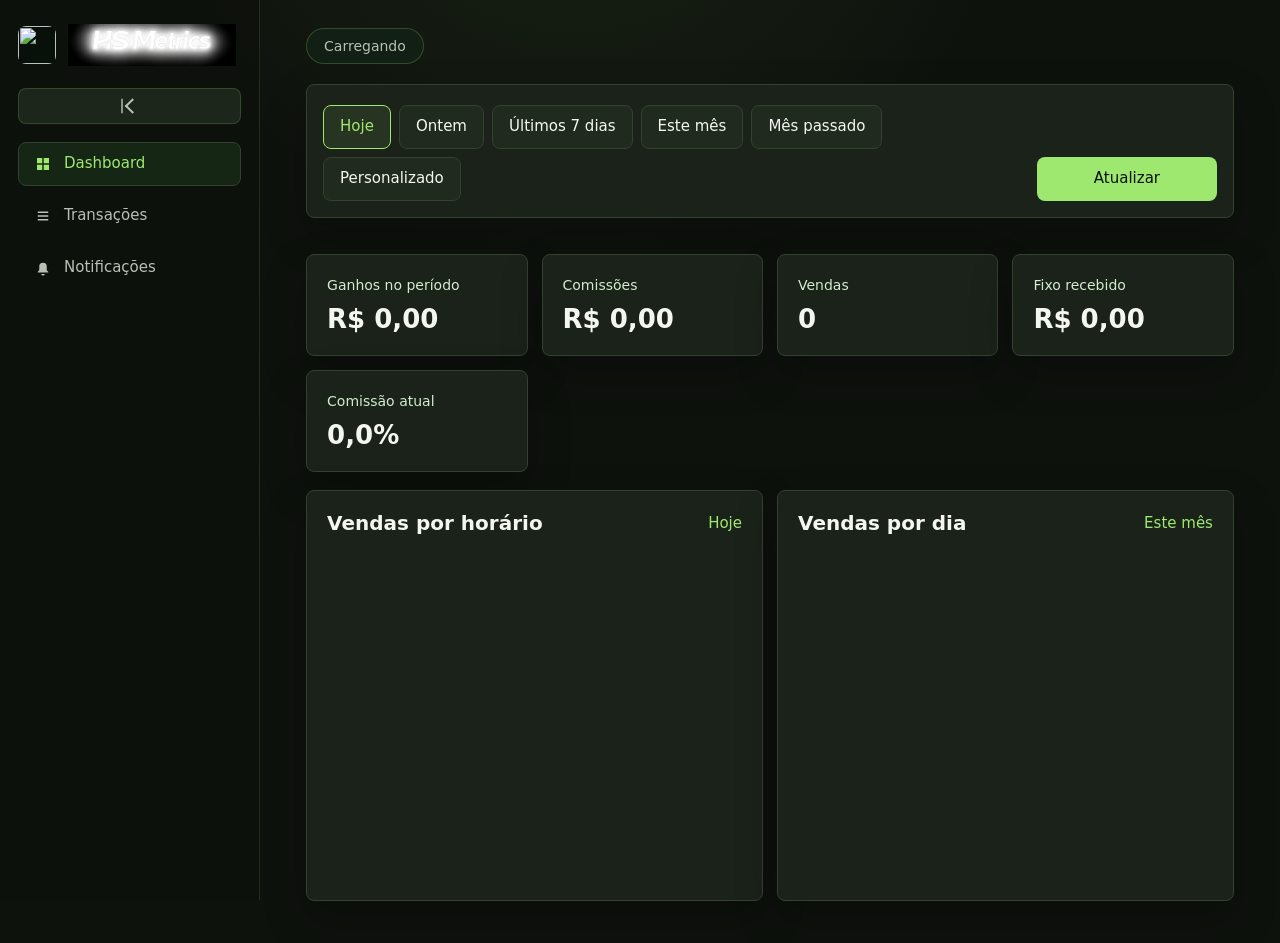
==== k9v2m7q4/index.html @ 73f638c4 "Update HS Metrics app branding" ====
<!doctype html>
<html lang="pt-BR">
  <head>
    <meta charset="utf-8">
    <meta name="viewport" content="width=device-width, initial-scale=1, viewport-fit=cover">
    <meta name="theme-color" content="#0e120d">
    <meta name="apple-mobile-web-app-capable" content="yes">
    <meta name="apple-mobile-web-app-status-bar-style" content="black">
    <meta name="apple-mobile-web-app-title" content="HS Metrics">
    <title>HS Metrics - Sheila</title>
    <link rel="manifest" href="../manifest.webmanifest?v=56">
    <link rel="apple-touch-icon" href="../assets/apple-touch-icon.png?v=55">
    <link rel="apple-touch-icon" sizes="180x180" href="../assets/apple-touch-icon.png?v=55">
    <link rel="apple-touch-icon" sizes="192x192" href="../assets/icon-192.png?v=55">
    <link rel="apple-touch-icon" sizes="512x512" href="../assets/icon-512.png?v=55">
    <link rel="icon" href="../assets/icon-192.png?v=55" type="image/png">
    <link rel="stylesheet" href="../styles.css?v=56">
    <link rel="stylesheet" href="../attendant.css?v=56">
  </head>
  <body>
    <div class="app-shell">
      <aside class="sidebar" aria-label="Navegação principal">
        <a class="brand" href="#dashboard" aria-label="HS Metrics">
          <span class="brand-mark" aria-hidden="true"><img src="../assets/icon.svg" alt=""></span>
          <img class="brand-wordmark" src="../assets/hs-metrics-written-logo.webp?v=56" alt="HS Metrics">
        </a>
        <button class="sidebar-toggle" id="sidebarToggle" type="button" aria-label="Recolher barra lateral" aria-expanded="true" title="Recolher barra lateral">
          <span aria-hidden="true"></span>
        </button>
        <nav class="side-nav">
          <button class="nav-item is-active" data-page="dashboard" type="button" aria-label="Dashboard">
            <svg viewBox="0 0 24 24" aria-hidden="true"><path d="M4 4h7v7H4zM13 4h7v7h-7zM4 13h7v7H4zM13 13h7v7h-7z"></path></svg>
            <span>Dashboard</span>
          </button>
          <button class="nav-item" data-page="transactions" type="button" aria-label="Transações">
            <svg viewBox="0 0 24 24" aria-hidden="true"><path d="M5 6h14v2H5zm0 5h14v2H5zm0 5h14v2H5z"></path></svg>
            <span>Transações</span>
          </button>
          <button class="nav-item" data-page="notifications" type="button" aria-label="Notificações">
            <svg viewBox="0 0 24 24" aria-hidden="true"><path d="M12 22a2.5 2.5 0 0 0 2.45-2h-4.9A2.5 2.5 0 0 0 12 22zm7-5-2-2v-5a5 5 0 0 0-10 0v5l-2 2v1h14z"></path></svg>
            <span>Notificações</span>
          </button>
        </nav>
      </aside>

      <main class="main attendant-main">
        <header class="mobile-header">
          <a class="brand" href="#dashboard" aria-label="HS Metrics">
            <span class="brand-mark" aria-hidden="true"><img src="../assets/icon.svg" alt=""></span>
            <img class="brand-wordmark" src="../assets/hs-metrics-written-logo.webp?v=56" alt="HS Metrics">
          </a>
          <span class="sync-pill" id="syncStatus">Carregando</span>
        </header>

        <div class="desktop-sync">
          <span class="sync-pill" id="desktopSyncStatus">Carregando</span>
        </div>

        <section class="control-panel" aria-label="Filtros">
          <div class="period-grid" role="group" aria-label="Período">
            <button class="period-button is-active" data-period="today" type="button">Hoje</button>
            <button class="period-button" data-period="yesterday" type="button">Ontem</button>
            <button class="period-button" data-period="last7" type="button">Últimos 7 dias</button>
            <button class="period-button" data-period="month" type="button">Este mês</button>
            <button class="period-button" data-period="lastMonth" type="button">Mês passado</button>
            <button class="period-button" data-period="custom" type="button">Personalizado</button>
          </div>
          <div class="custom-fields" id="customFields">
            <label>
              <span>Início</span>
              <input id="startDate" type="date">
            </label>
            <label>
              <span>Fim</span>
              <input id="endDate" type="date">
            </label>
          </div>
          <button class="refresh-button" id="refreshButton" type="button">Atualizar</button>
        </section>

        <section class="page is-active" id="page-dashboard" data-page="dashboard">
          <div class="goals-grid" id="goalsList"></div>

          <div class="metrics-grid">
            <article class="metric attendant-total-income">
              <span>Ganhos no período</span>
              <strong id="metricTotalIncome">R$ 0,00</strong>
            </article>
            <article class="metric attendant-commission">
              <span>Comissões</span>
              <strong id="metricCommission">R$ 0,00</strong>
            </article>
            <article class="metric attendant-sales">
              <span>Vendas</span>
              <strong id="metricSales">0</strong>
            </article>
            <article class="metric attendant-fixed">
              <span>Fixo recebido</span>
              <strong id="metricFixed">R$ 0,00</strong>
            </article>
            <article class="metric attendant-rate">
              <span>Comissão atual</span>
              <strong id="metricRate">0,0%</strong>
            </article>
          </div>

          <article class="panel chart-panel attendant-chart-panel">
            <div class="panel-header">
              <h1 id="salesChartTitle">Vendas por horário</h1>
              <span class="period-label" id="salesChartPeriod">Hoje</span>
            </div>
            <div class="line-chart-wrap">
              <svg class="line-chart" id="salesChart" viewBox="0 0 980 330" preserveAspectRatio="xMidYMid meet" aria-label="Gráfico de vendas"></svg>
              <div class="chart-tooltip" id="chartTooltip" hidden></div>
            </div>
          </article>
          <article class="panel chart-panel attendant-chart-panel">
            <div class="panel-header">
              <h1>Vendas por dia</h1>
              <span class="period-label" id="dailySalesChartPeriod">Este mês</span>
            </div>
            <div class="line-chart-wrap">
              <svg class="line-chart" id="dailySalesChart" viewBox="0 0 980 330" preserveAspectRatio="xMidYMid meet" aria-label="Gráfico de vendas por dia"></svg>
              <div class="chart-tooltip" id="dailyChartTooltip" hidden></div>
            </div>
          </article>
        </section>

        <section class="page" id="page-transactions" data-page="transactions">
          <article class="panel transactions-panel">
            <div class="transactions-head">
              <h1>Transações</h1>
              <input id="transactionSearch" type="search" placeholder="Buscar por pagador ou valor" aria-label="Buscar transações">
            </div>
            <div class="table-wrap">
              <table>
                <thead>
                  <tr>
                    <th>Data</th>
                    <th>Hora</th>
                    <th>Pagador</th>
                    <th>Valor</th>
                  </tr>
                </thead>
                <tbody id="transactionsBody"></tbody>
              </table>
            </div>
            <div class="pager">
              <button id="prevPage" type="button">Anterior</button>
              <span id="pageInfo">Página 1 de 1</span>
              <button id="nextPage" type="button">Próxima</button>
            </div>
          </article>
        </section>

        <section class="page" id="page-notifications" data-page="notifications">
          <article class="panel notifications-panel">
            <h1>Notificações</h1>
            <div class="notification-list notification-simple">
              <label class="notification-row">
                <span>Notificações de venda</span>
                <span class="switch">
                  <input type="checkbox" id="saleNotifications">
                  <span class="slider"></span>
                </span>
              </label>
            </div>
            <button class="test-notification" id="testNotification" type="button">Testar notificação</button>
          </article>
        </section>
      </main>

      <nav class="bottom-nav attendant-bottom-nav" aria-label="Navegação mobile">
        <button class="bottom-item is-active" data-page="dashboard" type="button" aria-label="Dashboard">
          <svg viewBox="0 0 24 24" aria-hidden="true"><path d="M4 4h7v7H4zM13 4h7v7h-7zM4 13h7v7H4zM13 13h7v7h-7z"></path></svg>
          <span>Dashboard</span>
        </button>
        <button class="bottom-item" data-page="transactions" type="button" aria-label="Transações">
          <svg viewBox="0 0 24 24" aria-hidden="true"><path d="M5 6h14v2H5zm0 5h14v2H5zm0 5h14v2H5z"></path></svg>
          <span>Transações</span>
        </button>
        <button class="bottom-item" data-page="notifications" type="button" aria-label="Notificações">
          <svg viewBox="0 0 24 24" aria-hidden="true"><path d="M12 22a2.5 2.5 0 0 0 2.45-2h-4.9A2.5 2.5 0 0 0 12 22zm7-5-2-2v-5a5 5 0 0 0-10 0v5l-2 2v1h14z"></path></svg>
          <span>Notificações</span>
        </button>
      </nav>
    </div>
    <script src="../config.js?v=55"></script>
    <script src="../push-client.js?v=55"></script>
    <script>
      window.HSBI_ATTENDANT_CONFIG = { slug: "k9v2m7q4", name: "Sheila" };
    </script>
    <script src="../attendant.js?v=55"></script>
  </body>
</html>
---- styles.css ----
:root {
  color-scheme: dark;
  --bg: #0e120d;
  --bg-deep: #0e120d;
  --panel: #1b241a;
  --panel-soft: #202a1f;
  --line: #344030;
  --line-soft: rgba(158, 237, 109, 0.18);
  --text: #f4f7f1;
  --muted: #b8c0b4;
  --accent: #9fe870;
  --accent-strong: #7fd85f;
  --danger: #ff7b72;
  --positive: #9fe870;
  --shadow: 0 18px 42px rgba(0, 0, 0, 0.26);
  --radius: 8px;
  --sidebar: 260px;
  --sidebar-collapsed: 78px;
  --font-ui: Inter, ui-sans-serif, system-ui, -apple-system, BlinkMacSystemFont, "Segoe UI", sans-serif;
  --text-xs: 12px;
  --text-sm: 13px;
  --text-md: 14px;
  --text-base: 15px;
  --text-lg: 16px;
  --text-brand: 18px;
  --text-xl: 20px;
  --text-2xl: 24px;
  --text-mobile-brand: 21px;
  --text-bottom-nav: 10px;
  --text-metric: clamp(26px, 1.7vw, 32px);
  --text-mobile-metric: 30px;
  --weight-medium: 500;
  --weight-semibold: 600;
  --weight-bold: 700;
  --weight-extra: 800;
  font-family: var(--font-ui);
}

* {
  box-sizing: border-box;
}

html {
  background: var(--bg);
  min-height: 100%;
}

body {
  min-width: 320px;
  min-height: 100%;
  margin: 0;
  background-color: var(--bg);
  background: radial-gradient(circle at 45% -20%, rgba(159, 232, 112, 0.08), transparent 34%), var(--bg);
  color: var(--text);
  font-family: var(--font-ui);
  font-size: var(--text-base);
  line-height: 1.45;
  overscroll-behavior: none;
}

button,
input,
select {
  font: inherit;
}

button {
  cursor: pointer;
}

.app-shell {
  min-height: 100vh;
  min-height: 100dvh;
  background-color: var(--bg);
  background: radial-gradient(circle at 45% -20%, rgba(159, 232, 112, 0.08), transparent 34%), var(--bg);
}

.sidebar {
  position: fixed;
  inset: 0 auto 0 0;
  width: var(--sidebar);
  padding: 24px 18px;
  border-right: 1px solid rgba(159, 232, 112, 0.14);
  background: rgba(14, 18, 13, 0.94);
  transition: width 180ms ease, padding 180ms ease;
}

.brand {
  display: flex;
  align-items: center;
  gap: 12px;
  min-width: 0;
  color: var(--text);
  text-decoration: none;
  font-size: var(--text-brand);
  font-weight: var(--weight-extra);
  letter-spacing: 0;
  white-space: nowrap;
}

.brand span:last-child,
.brand-wordmark,
.nav-item span {
  transition: opacity 160ms ease;
}

.brand-wordmark {
  display: block;
  width: 168px;
  max-width: min(168px, calc(100vw - 130px));
  height: 42px;
  flex: 0 1 auto;
  object-fit: cover;
  object-position: center;
}

.brand-mark {
  display: grid;
  width: 38px;
  height: 38px;
  place-items: center;
  flex: 0 0 38px;
  border-radius: 8px;
  background: #071009;
  overflow: hidden;
}

.brand-mark img {
  display: block;
  width: 100%;
  height: 100%;
}

.side-nav {
  display: grid;
  gap: 8px;
  margin-top: 18px;
}

.sidebar-toggle {
  display: grid;
  width: 100%;
  min-height: 36px;
  margin-top: 22px;
  place-items: center;
  border: 1px solid rgba(159, 232, 112, 0.18);
  border-radius: var(--radius);
  background: rgba(32, 42, 31, 0.86);
  color: var(--muted);
}

.sidebar-toggle:hover {
  border-color: var(--line);
  color: var(--accent);
}

.sidebar-toggle span {
  position: relative;
  width: 22px;
  height: 18px;
}

.sidebar-toggle span::before,
.sidebar-toggle span::after {
  content: "";
  position: absolute;
  top: 50%;
  transform: translateY(-50%);
}

.sidebar-toggle span::before {
  left: 2px;
  width: 2px;
  height: 15px;
  border-radius: 999px;
  background: currentColor;
  opacity: 0.72;
}

.sidebar-toggle span::after {
  left: 8px;
  width: 9px;
  height: 9px;
  border-top: 2px solid currentColor;
  border-left: 2px solid currentColor;
  transform: translateY(-50%) rotate(-45deg);
}

.nav-item {
  position: relative;
  display: flex;
  align-items: center;
  gap: 12px;
  width: 100%;
  min-height: 44px;
  padding: 0 15px;
  border: 1px solid transparent;
  border-radius: var(--radius);
  background: transparent;
  color: var(--muted);
  text-align: left;
}

.nav-item svg {
  width: 18px;
  height: 18px;
  flex: 0 0 18px;
  fill: currentColor;
}

.nav-item:hover,
.nav-item.is-active {
  border-color: var(--line);
  background: #162614;
  color: var(--accent);
}

.main {
  min-height: 100vh;
  margin-left: var(--sidebar);
  padding: 24px clamp(18px, 3.6vw, 52px) 42px;
  transition: margin-left 180ms ease;
}

body.sidebar-collapsed .sidebar {
  width: var(--sidebar-collapsed);
  padding-inline: 12px;
}

body.sidebar-collapsed .main {
  margin-left: var(--sidebar-collapsed);
}

body.sidebar-collapsed .sidebar .brand {
  justify-content: center;
}

body.sidebar-collapsed .sidebar .brand span:last-child,
body.sidebar-collapsed .sidebar .brand-wordmark {
  width: 0;
  opacity: 0;
  overflow: hidden;
}

body.sidebar-collapsed .nav-item {
  justify-content: center;
  padding-inline: 0;
  color: var(--muted);
  border-radius: 10px;
}

body.sidebar-collapsed .nav-item.is-active,
body.sidebar-collapsed .nav-item:hover {
  color: var(--accent);
}

body.sidebar-collapsed .nav-item span {
  position: absolute;
  width: 1px;
  height: 1px;
  white-space: nowrap;
  opacity: 0;
  overflow: hidden;
  pointer-events: none;
}

body.sidebar-collapsed .sidebar-toggle span {
  transform: scaleX(-1);
}

body.sidebar-collapsed .sidebar-toggle {
  min-height: 42px;
  padding: 0;
}

.mobile-header {
  display: none;
}

.desktop-sync {
  display: flex;
  align-items: center;
  height: 44px;
}

.sync-pill {
  display: inline-flex;
  align-items: center;
  min-height: 36px;
  padding: 0 17px;
  border: 1px solid rgba(158, 237, 109, 0.22);
  border-radius: 999px;
  background: rgba(18, 33, 22, 0.82);
  color: var(--muted);
  font-size: var(--text-md);
  white-space: nowrap;
}

.control-panel,
.panel,
.metric {
  border: 1px solid var(--line);
  border-radius: var(--radius);
  background: rgba(27, 36, 26, 0.94);
  box-shadow: var(--shadow);
}

body[data-current-page="notifications"] .control-panel {
  display: none;
}

.control-panel {
  display: grid;
  grid-template-columns: minmax(0, 1fr) 180px;
  gap: 14px;
  align-items: end;
  margin: 16px 0 18px;
  padding: 20px 16px 16px;
}

.period-grid {
  display: flex;
  flex-wrap: wrap;
  gap: 8px;
}

.period-button,
.pager button,
.notification-actions button,
.test-notification {
  min-height: 44px;
  border: 1px solid var(--line);
  border-radius: var(--radius);
  background: var(--panel-soft);
  color: var(--text);
}

.period-button {
  padding: 0 16px;
}

.period-button.is-active {
  border-color: var(--accent);
  color: var(--accent);
  background: rgba(159, 232, 112, 0.09);
}

label span {
  display: block;
  margin-bottom: 6px;
  color: #cce8c8;
  font-size: var(--text-sm);
}

label {
  min-width: 0;
}

.custom-fields {
  display: none;
  grid-template-columns: 1fr 1fr;
  gap: 10px;
  min-width: 0;
}

.custom-fields.is-visible {
  display: grid;
  grid-column: 1 / -1;
  max-width: 430px;
}

input,
select {
  width: 100%;
  min-height: 44px;
  padding: 0 13px;
  border: 1px solid var(--line);
  border-radius: var(--radius);
  outline: none;
  background: #10150f;
  color: var(--text);
}

input:focus,
select:focus {
  border-color: var(--accent);
}

.refresh-button {
  grid-column: 2;
  grid-row: 1;
  width: 100%;
  min-height: 44px;
  border: 0;
  border-radius: var(--radius);
  background: var(--accent);
  color: #071009;
  font-weight: var(--weight-medium);
}

.refresh-button:disabled {
  cursor: wait;
  opacity: 0.74;
}

.page {
  display: none;
}

.page.is-active {
  display: block;
}

#page-dashboard.is-active {
  display: grid;
  grid-template-columns: repeat(2, minmax(0, 1fr));
  gap: 18px 14px;
}

#page-dashboard .metrics-grid {
  grid-column: 1 / -1;
}

#page-dashboard .chart-panel {
  margin-top: 0;
}

.metrics-grid {
  display: grid;
  grid-template-columns: repeat(4, minmax(0, 1fr));
  gap: 14px;
}

.metric {
  min-height: 102px;
  padding: 20px;
}

.metric span {
  display: block;
  margin-bottom: 10px;
  color: #d1edce;
  font-size: var(--text-md);
}

.metric strong {
  display: block;
  color: var(--text);
  font-size: var(--text-metric);
  font-weight: var(--weight-semibold);
  line-height: 1.15;
  letter-spacing: 0;
}

.metric strong.is-negative,
.metric strong.is-alert {
  color: var(--danger);
}

.metric strong.is-positive {
  color: var(--positive);
}

.metric-revenue { order: 1; }
.metric-ads { order: 2; }
.metric-profit { order: 3; }
.metric-sales { order: 4; }
.metric-cpa { order: 5; }
.metric-tax { order: 6; }
.metric-margin { order: 7; }
.metric-roas { order: 8; }
.metric-average-ticket,
.metric-arpu { order: 9; }
.metric-leads { order: 10; }
.metric-cpl { order: 11; }
.metric-conversion-rate { order: 12; }

.panel {
  margin-top: 18px;
  padding: 20px;
}

.panel-header,
.transactions-head,
.notification-actions {
  display: flex;
  align-items: center;
  justify-content: space-between;
  gap: 16px;
}

h1,
h2,
p {
  margin: 0;
}

h1 {
  font-size: var(--text-xl);
  line-height: 1.25;
  font-weight: var(--weight-extra);
}

h2 {
  font-size: var(--text-lg);
  font-weight: var(--weight-extra);
}

.period-label {
  color: var(--accent);
  white-space: nowrap;
}

.chart-panel {
  min-height: 0;
  padding-bottom: 18px;
}

.line-chart-wrap {
  position: relative;
  height: clamp(340px, 24vw, 430px);
  margin-top: 6px;
  overflow: visible;
}

.line-chart {
  display: block;
  width: 100%;
  height: 100%;
  overflow: visible;
}

.chart-tooltip {
  position: absolute;
  z-index: 5;
  min-width: 146px;
  padding: 11px 12px;
  border: 1px solid rgba(159, 232, 112, 0.34);
  border-radius: var(--radius);
  background: rgba(11, 16, 12, 0.96);
  color: var(--text);
  font-size: var(--text-xs);
  line-height: 1.4;
  pointer-events: none;
  box-shadow: 0 12px 28px rgba(0, 0, 0, 0.32);
  transform: translate(-50%, -100%);
}

.chart-tooltip strong {
  display: block;
  margin-bottom: 3px;
  color: var(--text);
}

.table-wrap {
  width: 100%;
  overflow-x: auto;
}

.mobile-label {
  display: none;
}

table {
  width: 100%;
  border-collapse: collapse;
  min-width: 720px;
}

th,
td {
  padding: 15px 10px;
  border-bottom: 1px solid rgba(158, 237, 109, 0.16);
  font-size: var(--text-md);
  text-align: left;
  white-space: nowrap;
}

th {
  color: #cbe8c8;
  font-size: var(--text-xs);
  font-weight: var(--weight-extra);
  text-transform: uppercase;
}

td:last-child,
th:last-child {
  text-align: right;
}

.payer-cell small {
  display: none;
}

.transactions-head {
  margin-bottom: 18px;
}

.transactions-head input {
  max-width: 360px;
}

.pager {
  display: grid;
  grid-template-columns: 120px 1fr 120px;
  align-items: center;
  gap: 12px;
  margin-top: 16px;
}

.pager span {
  color: var(--muted);
  text-align: center;
}

.pager button {
  padding: 0 16px;
}

.pager button:disabled {
  cursor: not-allowed;
  opacity: 0.44;
}

.empty-state {
  display: none;
  padding: 56px 40px;
  color: #d3e6cf;
  font-size: var(--text-2xl);
}

.empty-state.is-visible {
  display: block;
}

.bar-chart {
  display: grid;
  gap: 16px;
  margin-top: 28px;
  max-width: 980px;
}

.bar-row {
  display: grid;
  grid-template-columns: minmax(100px, 160px) minmax(0, 1fr) minmax(260px, auto);
  gap: 14px;
  align-items: center;
}

.bar-row strong {
  font-weight: var(--weight-bold);
}

.bar-row span {
  color: var(--text);
  font-size: var(--text-md);
}

.bar-track {
  height: 18px;
  overflow: hidden;
  border-radius: 999px;
  background: rgba(158, 237, 109, 0.12);
}

.bar-fill {
  width: var(--bar-width);
  height: 100%;
  border-radius: inherit;
  background: linear-gradient(90deg, #9eed6d, #d4ff90);
}

.attendants-total-row td {
  color: var(--text);
  font-weight: var(--weight-bold);
}

.notifications-panel {
  max-width: 720px;
}

.summary-card {
  margin-top: 16px;
  margin-bottom: 18px;
  padding: 16px;
  border: 1px solid rgba(159, 232, 112, 0.18);
  border-radius: var(--radius);
  background: rgba(255, 255, 255, 0.035);
}

.summary-card strong {
  display: block;
  margin-bottom: 8px;
  color: var(--text);
  font-size: var(--text-lg);
  font-weight: var(--weight-extra);
}

.summary-card p {
  margin: 0;
  color: var(--muted);
  line-height: 1.55;
}

.notification-actions {
  margin-top: 0;
}

.notification-actions button {
  min-width: 136px;
  padding: 0 18px;
  font-weight: var(--weight-bold);
  background: #101a13;
  color: var(--text);
  transition: border-color 160ms ease, color 160ms ease, background 160ms ease;
}

.notification-actions button:hover {
  border-color: var(--accent);
  color: var(--accent);
  background: #152417;
}

.notification-list {
  display: grid;
  gap: 4px;
  margin-top: 16px;
}

.notification-row {
  display: flex;
  align-items: center;
  justify-content: space-between;
  gap: 20px;
  min-height: 54px;
  color: var(--muted);
}

.notification-row > span {
  display: block;
  margin: 0;
  color: inherit;
  font-size: var(--text-base);
}

.switch {
  position: relative;
  display: inline-flex;
  width: 48px;
  height: 28px;
  margin: 0;
  flex: 0 0 48px;
  align-items: center;
}

.switch input {
  position: absolute;
  inset: 0;
  width: 100%;
  min-height: 0;
  margin: 0;
  opacity: 0;
  cursor: pointer;
}

.slider {
  position: absolute;
  inset: 0;
  display: block;
  margin: 0;
  border: 1px solid rgba(255, 255, 255, 0.08);
  border-radius: 999px;
  background: #2d3a2b;
  box-shadow: inset 0 1px 2px rgba(0, 0, 0, 0.32);
  transition: background 180ms ease, border-color 180ms ease, box-shadow 180ms ease;
}

.slider::after {
  content: "";
  position: absolute;
  top: 3px;
  left: 3px;
  width: 20px;
  height: 20px;
  border-radius: 50%;
  background: #c7d1c2;
  box-shadow: 0 2px 5px rgba(0, 0, 0, 0.32);
  transition: transform 180ms ease, background 180ms ease, box-shadow 180ms ease;
}

.switch input:checked + .slider {
  background: var(--accent);
  border-color: var(--accent);
  box-shadow: inset 0 1px 2px rgba(255, 255, 255, 0.24);
}

.switch input:checked + .slider::after {
  transform: translateX(20px);
  background: #071009;
  box-shadow: 0 2px 6px rgba(0, 0, 0, 0.38);
}

.switch input:focus-visible + .slider {
  outline: 2px solid rgba(159, 232, 112, 0.48);
  outline-offset: 3px;
}

.test-notification {
  width: 100%;
  margin-top: 22px;
  font-weight: var(--weight-bold);
}

.bottom-nav {
  display: none;
}

@media (max-width: 1120px) {
  .control-panel {
    grid-template-columns: 1fr 1fr;
  }

  .period-grid {
    grid-column: 1 / -1;
  }

  .metrics-grid {
    grid-template-columns: repeat(2, minmax(0, 1fr));
  }

  .metric-cpl,
  .metric-conversion-rate {
    grid-column: auto;
  }
}

@media (max-width: 720px) {
  #page-dashboard.is-active {
    display: block;
  }

  #page-dashboard .chart-panel {
    margin-top: 18px;
  }

  .sidebar,
  .desktop-sync {
    display: none;
  }

  body.sidebar-collapsed .sidebar {
    display: none;
  }

  .main {
    margin-left: 0;
    padding: calc(42px + env(safe-area-inset-top)) 12px calc(134px + env(safe-area-inset-bottom));
  }

  body.sidebar-collapsed .main {
    margin-left: 0;
  }

  body.sidebar-collapsed .mobile-header .brand {
    justify-content: flex-start;
  }

  body.sidebar-collapsed .mobile-header .brand span:last-child,
  body.sidebar-collapsed .mobile-header .brand-wordmark {
    width: auto;
    opacity: 1;
    overflow: visible;
  }

  .mobile-header {
    display: flex;
    align-items: center;
    justify-content: space-between;
    gap: 14px;
    margin-bottom: 28px;
    padding-top: 2px;
  }

  .mobile-header .brand {
    font-size: clamp(18px, 5.2vw, var(--text-mobile-brand));
  }

  .mobile-header .brand-wordmark {
    width: min(160px, calc(100vw - 188px));
    height: 40px;
  }

  .mobile-header .brand-mark {
    width: 50px;
    height: 50px;
    flex-basis: 50px;
  }

  .mobile-header .brand-mark img {
    width: 100%;
    height: 100%;
    border-radius: 12px;
  }

  .sync-pill {
    min-height: 36px;
    padding: 0 12px;
    font-size: var(--text-xs);
  }

  .control-panel {
    grid-template-columns: 1fr;
    gap: 16px;
    padding: 20px;
  }

  .period-grid {
    display: grid;
    grid-template-columns: 1fr 1fr;
    gap: 8px;
  }

  .period-button {
    min-height: 58px;
    padding: 0 8px;
  }

  .custom-fields.is-visible {
    grid-template-columns: 1fr;
    grid-column: auto;
    max-width: none;
    width: 100%;
    gap: 14px;
    justify-self: stretch;
  }

  .custom-fields label {
    display: grid;
    width: 100%;
    gap: 8px;
  }

  .custom-fields label:has(input[type="date"]) {
    position: relative;
  }

  .custom-fields label:has(input[type="date"])::after {
    content: attr(data-display);
    display: grid;
    min-height: 52px;
    place-items: center;
    padding: 0 14px;
    border: 1px solid var(--line);
    border-radius: var(--radius);
    background: var(--bg);
    color: var(--text);
    font-size: var(--text-md);
    pointer-events: none;
  }

  .custom-fields input {
    width: 100%;
    min-width: 0;
    min-height: 52px;
    padding: 0 14px;
    font-size: var(--text-md);
    text-align: center;
  }

  .custom-fields input[type="date"] {
    position: absolute;
    inset: auto 0 0 0;
    height: 52px;
    max-width: 100%;
    opacity: 0;
  }

  .refresh-button {
    grid-column: auto;
    grid-row: auto;
    min-height: 52px;
  }

  .metrics-grid {
    grid-template-columns: 1fr;
    gap: 10px;
  }

  .metric {
    min-height: 118px;
    padding: 24px 18px;
  }

  .metric strong {
    font-size: var(--text-mobile-metric);
  }

  .metric-revenue { order: 1; }
  .metric-ads { order: 2; }
  .metric-tax { order: 3; }
  .metric-profit { order: 4; }
  .metric-margin { order: 5; }
  .metric-roas { order: 6; }
  .metric-sales { order: 7; }
  .metric-cpa { order: 8; }
  .metric-average-ticket,
  .metric-arpu { order: 9; }
  .metric-leads { order: 10; }
  .metric-cpl { order: 11; }
  .metric-conversion-rate { order: 12; }

  .panel {
    padding: 18px;
  }

  .chart-panel {
    min-height: 0;
  }

  .line-chart-wrap {
    height: 220px;
    margin-top: 12px;
  }

  .notifications-panel {
    max-width: none;
  }

  .transactions-head {
    display: grid;
    gap: 16px;
  }

  .transactions-head input {
    max-width: none;
  }

  table {
    min-width: 0;
  }

  .attendants-panel .table-wrap {
    overflow-x: hidden;
    scrollbar-width: none;
  }

  .attendants-panel .table-wrap::-webkit-scrollbar {
    display: none;
  }

  .attendants-panel table {
    width: 100%;
    table-layout: fixed;
  }

  .attendants-panel th,
  .attendants-panel td {
    min-width: 0;
    padding-right: 4px;
    padding-left: 4px;
    overflow: hidden;
    font-size: 11px;
    text-overflow: ellipsis;
  }

  .attendants-panel th {
    font-size: 10px;
  }

  .attendants-panel th:nth-child(1),
  .attendants-panel td:nth-child(1) {
    width: 31%;
  }

  .attendants-panel th:nth-child(2),
  .attendants-panel td:nth-child(2) {
    width: 15%;
    text-align: center;
  }

  .attendants-panel th:nth-child(3),
  .attendants-panel td:nth-child(3) {
    width: 28%;
    text-align: right;
  }

  .attendants-panel th:nth-child(4),
  .attendants-panel td:nth-child(4) {
    width: 26%;
    text-align: right;
  }

  .attendants-panel .desktop-label {
    display: none;
  }

  .attendants-panel .mobile-label {
    display: inline;
  }

  th,
  td {
    padding: 14px 8px;
    font-size: var(--text-xs);
  }

  #page-transactions th:nth-child(5),
  #page-transactions td:nth-child(5) {
    display: none;
  }

  #page-transactions th:nth-child(4),
  #page-transactions td:nth-child(4) {
    display: none;
  }

  .payer-cell small {
    display: block;
    margin-top: 3px;
    color: var(--muted);
  }

  .pager {
    grid-template-columns: 1fr;
  }

  .pager span {
    text-align: left;
    order: 2;
  }

  #prevPage {
    order: 1;
  }

  #nextPage {
    order: 3;
  }

  .bar-row {
    grid-template-columns: 1fr;
    gap: 8px;
  }

  .bottom-nav {
    position: fixed;
    z-index: 20;
    inset: auto 0 0 0;
    display: grid;
    grid-template-columns: repeat(4, 1fr);
    padding: 12px 8px calc(24px + env(safe-area-inset-bottom));
    border-top: 1px solid rgba(158, 237, 109, 0.16);
    background: #071009;
  }

  .bottom-item {
    display: grid;
    gap: 4px;
    place-items: center;
    min-height: 64px;
    border: 0;
    background: transparent;
    color: #c9d5c5;
    font-size: var(--text-bottom-nav);
  }

  .bottom-item svg {
    width: 19px;
    height: 19px;
    fill: currentColor;
  }

  .bottom-item.is-active {
    color: var(--accent);
  }
}

@media (max-width: 380px) {
  .mobile-header .brand {
    font-size: var(--text-brand);
  }

  .mobile-header .brand-wordmark {
    width: min(148px, calc(100vw - 172px));
    height: 38px;
  }

  .mobile-header .brand-mark {
    width: 44px;
    height: 44px;
    flex-basis: 44px;
  }

  .period-button {
    font-size: var(--text-md);
  }
}
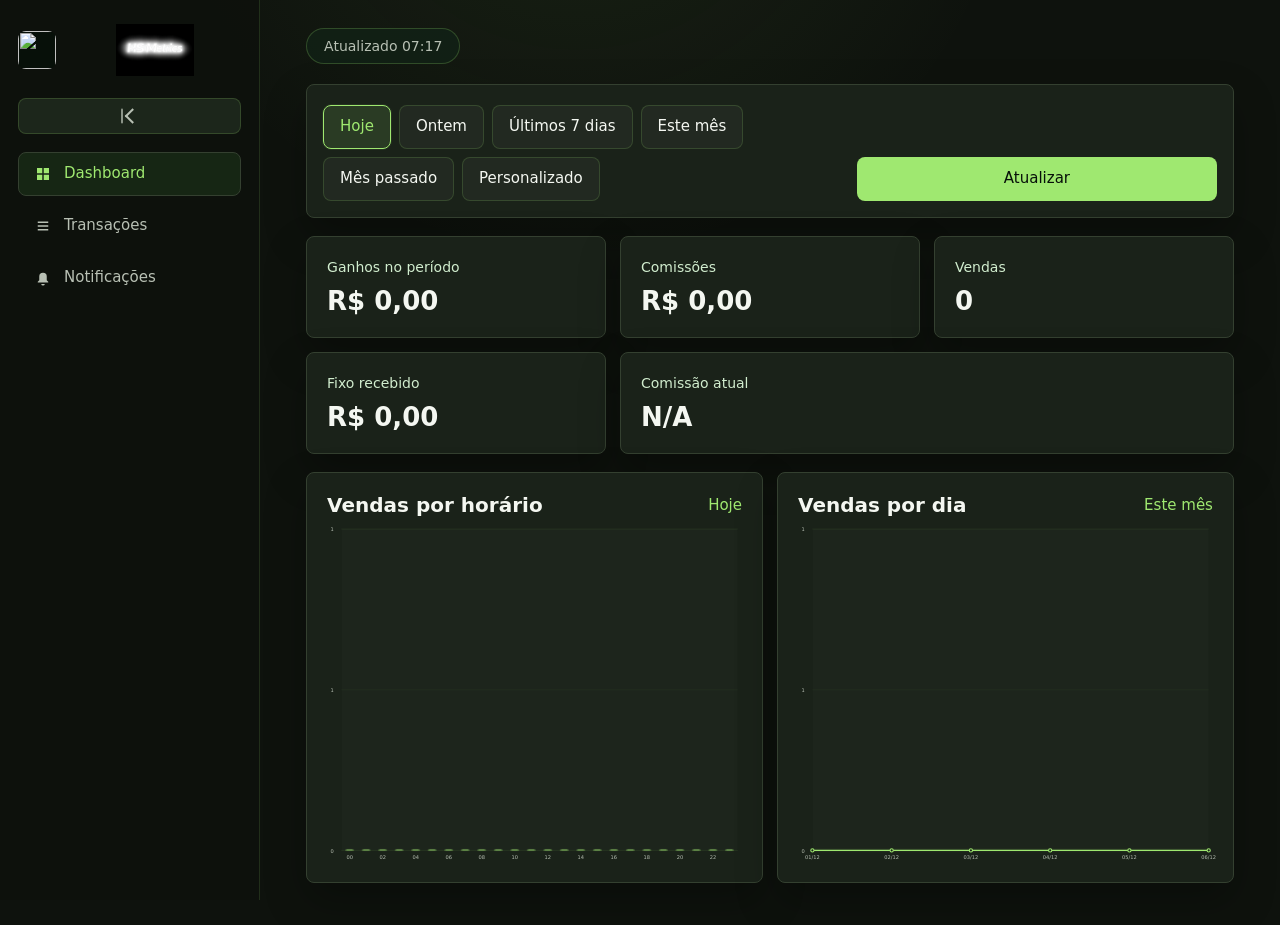
==== commit 09ca8401: "Sync HS Metrics app refinements" ====
--- a/k9v2m7q4/index.html
+++ b/k9v2m7q4/index.html
@@ -8,21 +8,21 @@
     <meta name="apple-mobile-web-app-status-bar-style" content="black">
     <meta name="apple-mobile-web-app-title" content="HS Metrics">
     <title>HS Metrics - Sheila</title>
-    <link rel="manifest" href="../manifest.webmanifest?v=56">
-    <link rel="apple-touch-icon" href="../assets/apple-touch-icon.png?v=55">
-    <link rel="apple-touch-icon" sizes="180x180" href="../assets/apple-touch-icon.png?v=55">
-    <link rel="apple-touch-icon" sizes="192x192" href="../assets/icon-192.png?v=55">
-    <link rel="apple-touch-icon" sizes="512x512" href="../assets/icon-512.png?v=55">
-    <link rel="icon" href="../assets/icon-192.png?v=55" type="image/png">
-    <link rel="stylesheet" href="../styles.css?v=56">
-    <link rel="stylesheet" href="../attendant.css?v=56">
+    <link rel="manifest" href="../manifest.webmanifest?v=97">
+    <link rel="apple-touch-icon" href="../assets/apple-touch-icon.png?v=56">
+    <link rel="apple-touch-icon" sizes="180x180" href="../assets/apple-touch-icon.png?v=56">
+    <link rel="apple-touch-icon" sizes="192x192" href="../assets/icon-192.png?v=56">
+    <link rel="apple-touch-icon" sizes="512x512" href="../assets/icon-512.png?v=56">
+    <link rel="icon" href="../assets/icon-192.png?v=56" type="image/png">
+    <link rel="stylesheet" href="../styles.css?v=97">
+    <link rel="stylesheet" href="../attendant.css?v=97">
   </head>
   <body>
     <div class="app-shell">
       <aside class="sidebar" aria-label="Navegação principal">
         <a class="brand" href="#dashboard" aria-label="HS Metrics">
-          <span class="brand-mark" aria-hidden="true"><img src="../assets/icon.svg" alt=""></span>
-          <img class="brand-wordmark" src="../assets/hs-metrics-written-logo.webp?v=56" alt="HS Metrics">
+          <span class="brand-mark" aria-hidden="true"><img src="../assets/icon-192.png?v=56" alt=""></span>
+          <img class="brand-wordmark" src="../assets/hs-metrics-written-logo.webp?v=97" alt="HS Metrics">
         </a>
         <button class="sidebar-toggle" id="sidebarToggle" type="button" aria-label="Recolher barra lateral" aria-expanded="true" title="Recolher barra lateral">
           <span aria-hidden="true"></span>
@@ -46,8 +46,8 @@
       <main class="main attendant-main">
         <header class="mobile-header">
           <a class="brand" href="#dashboard" aria-label="HS Metrics">
-            <span class="brand-mark" aria-hidden="true"><img src="../assets/icon.svg" alt=""></span>
-            <img class="brand-wordmark" src="../assets/hs-metrics-written-logo.webp?v=56" alt="HS Metrics">
+            <span class="brand-mark" aria-hidden="true"><img src="../assets/icon-192.png?v=56" alt=""></span>
+            <img class="brand-wordmark" src="../assets/hs-metrics-written-logo.webp?v=97" alt="HS Metrics">
           </a>
           <span class="sync-pill" id="syncStatus">Carregando</span>
         </header>
@@ -110,7 +110,7 @@
               <span class="period-label" id="salesChartPeriod">Hoje</span>
             </div>
             <div class="line-chart-wrap">
-              <svg class="line-chart" id="salesChart" viewBox="0 0 980 330" preserveAspectRatio="xMidYMid meet" aria-label="Gráfico de vendas"></svg>
+              <svg class="line-chart" id="salesChart" viewBox="0 0 1000 280" preserveAspectRatio="xMidYMid meet" aria-label="Gráfico de vendas"></svg>
               <div class="chart-tooltip" id="chartTooltip" hidden></div>
             </div>
           </article>
@@ -120,7 +120,7 @@
               <span class="period-label" id="dailySalesChartPeriod">Este mês</span>
             </div>
             <div class="line-chart-wrap">
-              <svg class="line-chart" id="dailySalesChart" viewBox="0 0 980 330" preserveAspectRatio="xMidYMid meet" aria-label="Gráfico de vendas por dia"></svg>
+              <svg class="line-chart" id="dailySalesChart" viewBox="0 0 1000 280" preserveAspectRatio="xMidYMid meet" aria-label="Gráfico de vendas por dia"></svg>
               <div class="chart-tooltip" id="dailyChartTooltip" hidden></div>
             </div>
           </article>
@@ -130,7 +130,7 @@
           <article class="panel transactions-panel">
             <div class="transactions-head">
               <h1>Transações</h1>
-              <input id="transactionSearch" type="search" placeholder="Buscar por pagador ou valor" aria-label="Buscar transações">
+              <input id="transactionSearch" type="search" placeholder="Buscar por cliente, telefone ou valor" aria-label="Buscar transações">
             </div>
             <div class="table-wrap">
               <table>
@@ -138,7 +138,8 @@
                   <tr>
                     <th>Data</th>
                     <th>Hora</th>
-                    <th>Pagador</th>
+                    <th>Cliente</th>
+                    <th>Telefone</th>
                     <th>Valor</th>
                   </tr>
                 </thead>
@@ -185,12 +186,12 @@
         </button>
       </nav>
     </div>
-    <script src="../config.js?v=55"></script>
-    <script src="../push-client.js?v=55"></script>
+    <script src="../config.js?v=56"></script>
+    <script src="../push-client.js?v=63"></script>
     <script>
       window.HSBI_ATTENDANT_CONFIG = { slug: "k9v2m7q4", name: "Sheila" };
     </script>
-    <script src="../attendant.js?v=55"></script>
+    <script src="../attendant.js?v=70"></script>
   </body>
 </html>
 
--- a/styles.css
+++ b/styles.css
@@ -36,6 +36,12 @@
   font-family: var(--font-ui);
 }
 
+@property --donut-reveal {
+  syntax: "<angle>";
+  inherits: false;
+  initial-value: 360deg;
+}
+
 * {
   box-sizing: border-box;
 }
@@ -43,6 +49,9 @@
 html {
   background: var(--bg);
   min-height: 100%;
+  height: auto;
+  overflow-x: hidden;
+  overflow-y: auto;
 }
 
 body {
@@ -55,8 +64,12 @@
   font-family: var(--font-ui);
   font-size: var(--text-base);
   line-height: 1.45;
-  overscroll-behavior: none;
-}
+  overscroll-behavior-x: none;
+  overscroll-behavior-y: auto;
+  overflow-x: hidden;
+  overflow-y: auto;
+}
+
 
 button,
 input,
@@ -71,6 +84,9 @@
 .app-shell {
   min-height: 100vh;
   min-height: 100dvh;
+  max-width: 100vw;
+  overflow-x: hidden;
+  overflow-y: visible;
   background-color: var(--bg);
   background: radial-gradient(circle at 45% -20%, rgba(159, 232, 112, 0.08), transparent 34%), var(--bg);
 }
@@ -83,6 +99,8 @@
   border-right: 1px solid rgba(159, 232, 112, 0.14);
   background: rgba(14, 18, 13, 0.94);
   transition: width 180ms ease, padding 180ms ease;
+  overflow-y: auto;
+  overscroll-behavior: contain;
 }
 
 .brand {
@@ -106,12 +124,14 @@
 
 .brand-wordmark {
   display: block;
-  width: 168px;
-  max-width: min(168px, calc(100vw - 130px));
-  height: 42px;
+  width: 190px;
+  max-width: min(190px, calc(100vw - 130px));
+  height: 52px;
   flex: 0 1 auto;
-  object-fit: cover;
+  object-fit: contain;
   object-position: center;
+  filter: none;
+  box-shadow: none;
 }
 
 .brand-mark {
@@ -305,19 +325,25 @@
   box-shadow: var(--shadow);
 }
 
-body[data-current-page="notifications"] .control-panel {
+body[data-current-page="notifications"] .control-panel,
+body[data-current-page="goals"] .control-panel,
+body[data-current-page="settings-attendants"] .control-panel,
+body[data-current-page="settings-products"] .control-panel,
+body[data-current-page="integrations"] .control-panel,
+body[data-current-page="settings"] .control-panel {
   display: none;
 }
 
 .control-panel {
   display: grid;
-  grid-template-columns: minmax(0, 1fr) 180px;
+  grid-template-columns: minmax(0, 1fr) minmax(180px, 360px);
   gap: 14px;
   align-items: end;
   margin: 16px 0 18px;
   padding: 20px 16px 16px;
 }
 
+
 .period-grid {
   display: flex;
   flex-wrap: wrap;
@@ -327,12 +353,15 @@
 .period-button,
 .pager button,
 .notification-actions button,
+.report-heading button,
 .test-notification {
   min-height: 44px;
-  border: 1px solid var(--line);
+  border: 1px solid rgba(159, 232, 112, 0.17);
   border-radius: var(--radius);
-  background: var(--panel-soft);
+  background: rgba(255, 255, 255, .035);
   color: var(--text);
+  box-shadow: none;
+  transition: border-color 140ms ease, color 140ms ease, background 140ms ease;
 }
 
 .period-button {
@@ -342,7 +371,17 @@
 .period-button.is-active {
   border-color: var(--accent);
   color: var(--accent);
-  background: rgba(159, 232, 112, 0.09);
+  background: rgba(159, 232, 112, .12);
+  box-shadow: 0 0 0 1px rgba(159, 232, 112, .08);
+}
+
+.period-button:hover,
+.pager button:hover,
+.notification-actions button:hover,
+.report-heading button:hover,
+.test-notification:hover {
+  border-color: rgba(159, 232, 112, .36);
+  background: rgba(159, 232, 112, .07);
 }
 
 label span {
@@ -369,26 +408,82 @@
   max-width: 430px;
 }
 
+.dashboard-filters {
+  display: none;
+  grid-template-columns: repeat(3, minmax(150px, 1fr));
+  gap: 10px;
+  grid-column: 1 / -1;
+  max-width: 760px;
+}
+
+body[data-current-page="dashboard"] .dashboard-filters {
+  display: grid;
+}
+
 input,
 select {
   width: 100%;
   min-height: 44px;
-  padding: 0 13px;
-  border: 1px solid var(--line);
-  border-radius: var(--radius);
+  padding: 0 42px 0 14px;
+  border: 1px solid rgba(159, 232, 112, 0.18);
+  border-radius: 8px;
   outline: none;
-  background: #10150f;
+  background-color: #081009;
+  background-image: linear-gradient(180deg, rgba(255, 255, 255, .018), rgba(255, 255, 255, .006));
   color: var(--text);
+  box-shadow: inset 0 1px 0 rgba(255, 255, 255, .025);
+  transition: border-color 150ms ease, box-shadow 150ms ease, background-color 150ms ease, transform 150ms ease;
+}
+
+select {
+  cursor: pointer;
+  appearance: none;
+  -webkit-appearance: none;
+  background-image:
+    linear-gradient(45deg, transparent 50%, #cfe8ca 50%),
+    linear-gradient(135deg, #cfe8ca 50%, transparent 50%),
+    linear-gradient(180deg, rgba(255, 255, 255, .035), rgba(255, 255, 255, .012));
+  background-position:
+    calc(100% - 19px) 50%,
+    calc(100% - 13px) 50%,
+    0 0;
+  background-size: 6px 6px, 6px 6px, 100% 100%;
+  background-repeat: no-repeat;
 }
 
 input:focus,
 select:focus {
   border-color: var(--accent);
-}
-
-.refresh-button {
+  box-shadow: 0 0 0 3px rgba(159, 232, 112, .11), inset 0 1px 0 rgba(255, 255, 255, .04);
+}
+
+select:hover,
+input:hover {
+  border-color: rgba(159, 232, 112, .34);
+  background-color: #0a140b;
+}
+
+select:active,
+input:active,
+.period-button:active,
+.discard-drafts-button:active {
+  transform: translateY(1px);
+}
+
+.mobile-period-control {
+  display: none;
+}
+
+.refresh-actions {
   grid-column: 2;
   grid-row: 1;
+  display: flex;
+  align-items: center;
+  justify-content: flex-end;
+  gap: 10px;
+}
+
+.refresh-button {
   width: 100%;
   min-height: 44px;
   border: 0;
@@ -398,9 +493,69 @@
   font-weight: var(--weight-medium);
 }
 
+.discard-drafts-button {
+  display: inline-flex;
+  align-items: center;
+  justify-content: center;
+  gap: 8px;
+  min-height: 44px;
+  padding: 0 14px;
+  border: 1px solid rgba(159, 232, 112, 0.2);
+  border-radius: 8px;
+  background: rgba(255, 255, 255, .035);
+  color: var(--text);
+  white-space: nowrap;
+  transition: border-color 140ms ease, color 140ms ease, background 140ms ease, transform 140ms ease;
+}
+
+.discard-drafts-button[hidden] {
+  display: none;
+}
+
+.discard-drafts-button svg {
+  width: 17px;
+  height: 17px;
+  fill: currentColor;
+}
+
+.discard-drafts-button:hover {
+  border-color: rgba(159, 232, 112, .42);
+  background: rgba(159, 232, 112, .07);
+  color: var(--accent);
+}
+
+.refresh-button.has-drafts {
+  background: #d4ff86;
+}
+
 .refresh-button:disabled {
-  cursor: wait;
+  cursor: pointer;
   opacity: 0.74;
+}
+
+.refresh-button.is-loading {
+  position: relative;
+  color: transparent;
+}
+
+.refresh-button.is-loading::after {
+  content: "";
+  position: absolute;
+  left: 50%;
+  top: 50%;
+  width: 18px;
+  height: 18px;
+  margin: -9px 0 0 -9px;
+  border: 2px solid rgba(7, 16, 9, 0.18);
+  border-top-color: rgba(7, 16, 9, 0.86);
+  border-radius: 50%;
+  animation: buttonLoaderSpin 620ms linear infinite;
+}
+
+@keyframes buttonLoaderSpin {
+  to {
+    rotate: 360deg;
+  }
 }
 
 .page {
@@ -474,6 +629,9 @@
 .metric-leads { order: 10; }
 .metric-cpl { order: 11; }
 .metric-conversion-rate { order: 12; }
+.metric-refunded-sales { order: 13; grid-column: span 2; }
+.metric-refund-rate { order: 14; }
+.metric-chargeback-rate { order: 15; }
 
 .panel {
   margin-top: 18px;
@@ -552,6 +710,15 @@
   color: var(--text);
 }
 
+.tooltip-line {
+  display: block;
+  white-space: nowrap;
+}
+
+.tooltip-line b {
+  font-weight: var(--weight-bold);
+}
+
 .table-wrap {
   width: 100%;
   overflow-x: auto;
@@ -592,12 +759,562 @@
   display: none;
 }
 
+.attendant-cell small {
+  display: block;
+  margin-top: 3px;
+  color: var(--muted);
+  font-size: var(--text-xs);
+  overflow: hidden;
+  text-overflow: ellipsis;
+  white-space: nowrap;
+}
+
+.transaction-value-cell {
+  position: relative;
+  padding-right: 48px;
+  text-align: right;
+}
+
+#page-transactions th:last-child {
+  padding-right: 48px;
+}
+
+.transaction-value-cell > span {
+  display: block;
+}
+
+.is-draft-row {
+  outline: 1px solid rgba(212, 255, 134, .26);
+  outline-offset: -1px;
+  background: rgba(159, 232, 112, .035);
+}
+
+.draft-label {
+  display: block;
+  margin-top: 3px;
+  color: var(--accent);
+  font-size: 11px;
+  font-weight: var(--weight-bold);
+}
+
+.transaction-edit-button {
+  display: inline-grid;
+  position: absolute;
+  top: 50%;
+  right: 10px;
+  width: 30px;
+  height: 30px;
+  place-items: center;
+  border: 1px solid rgba(159, 232, 112, 0.16);
+  border-radius: 999px;
+  background: rgba(159, 232, 112, 0.06);
+  color: var(--muted);
+  opacity: 0;
+  transform: translate(3px, -50%);
+  transition: opacity 140ms ease, transform 140ms ease, border-color 140ms ease, color 140ms ease, background 140ms ease;
+}
+
+tr:hover .transaction-edit-button,
+.transaction-edit-button:focus-visible {
+  opacity: 1;
+  transform: translate(0, -50%);
+}
+
+.transaction-edit-button:hover {
+  border-color: var(--accent);
+  background: rgba(159, 232, 112, 0.14);
+  color: var(--accent);
+}
+
+.transaction-edit-button svg {
+  width: 15px;
+  height: 15px;
+  fill: currentColor;
+}
+
+.transaction-editor {
+  width: min(92vw, 560px);
+  padding: 0;
+  border: 1px solid var(--line);
+  border-radius: var(--radius);
+  background: transparent;
+  color: var(--text);
+}
+
+.transaction-editor::backdrop {
+  background: rgba(3, 7, 4, 0.72);
+  backdrop-filter: blur(3px);
+}
+
+.transaction-editor-card {
+  padding: 20px;
+  background: rgba(27, 36, 26, 0.98);
+}
+
+.editor-head {
+  display: flex;
+  align-items: center;
+  justify-content: space-between;
+  gap: 16px;
+  margin-bottom: 18px;
+}
+
+.editor-head h2 {
+  margin: 0;
+  font-size: var(--text-xl);
+}
+
+.editor-close {
+  position: relative;
+  display: flex;
+  width: 34px;
+  height: 34px;
+  padding: 0;
+  align-items: center;
+  justify-content: center;
+  border: 1px solid rgba(159, 232, 112, 0.16);
+  border-radius: 999px;
+  background: #101a13;
+  color: var(--muted);
+  font-size: 0;
+  line-height: 0;
+}
+
+.editor-close::before,
+.editor-close::after {
+  content: "";
+  position: absolute;
+  width: 14px;
+  height: 2px;
+  border-radius: 999px;
+  background: currentColor;
+}
+
+.editor-close::before {
+  transform: rotate(45deg);
+}
+
+.editor-close::after {
+  transform: rotate(-45deg);
+}
+
+.editor-grid {
+  display: grid;
+  grid-template-columns: repeat(2, minmax(0, 1fr));
+  gap: 14px;
+}
+
+.editor-grid label {
+  display: grid;
+  gap: 7px;
+  color: #cbe8c8;
+  font-size: var(--text-xs);
+}
+
+.editor-native-field {
+  position: relative;
+}
+
+.editor-native-field::after {
+  content: attr(data-display);
+  display: grid;
+  min-height: 46px;
+  place-items: center;
+  padding: 0 14px;
+  border: 1px solid var(--line);
+  border-radius: var(--radius);
+  background: #071009;
+  color: var(--text);
+  font-size: var(--text-sm);
+  font-weight: var(--weight-semibold);
+  pointer-events: none;
+  box-shadow: inset 0 1px 0 rgba(255, 255, 255, .03);
+}
+
+.editor-native-field input[type="date"],
+.editor-native-field input[type="time"] {
+  position: absolute;
+  inset: auto 0 0 0;
+  height: 46px;
+  min-height: 46px;
+  width: 100%;
+  max-width: 100%;
+  padding: 0;
+  opacity: 0;
+  cursor: pointer;
+}
+
+.editor-native-field:hover::after,
+.editor-native-field:focus-within::after {
+  border-color: rgba(159, 232, 112, .44);
+  box-shadow: 0 0 0 3px rgba(159, 232, 112, .09), inset 0 1px 0 rgba(255, 255, 255, .04);
+}
+
+.editor-actions {
+  display: grid;
+  grid-template-columns: 0.85fr 1fr 1fr;
+  gap: 12px;
+  margin-top: 18px;
+}
+
+.delete-action,
+.ghost-action,
+.save-action {
+  min-height: 44px;
+  border-radius: var(--radius);
+  font-weight: var(--weight-bold);
+}
+
+.delete-action {
+  border: 1px solid rgba(255, 111, 111, 0.34);
+  background: rgba(255, 111, 111, 0.08);
+  color: #ff8a8a;
+}
+
+.delete-action:hover {
+  border-color: #ff6f6f;
+  background: rgba(255, 111, 111, 0.14);
+  color: #ffb0b0;
+}
+
+.ghost-action {
+  border: 1px solid var(--line);
+  background: #101a13;
+  color: var(--text);
+}
+
+.save-action {
+  border: 0;
+  background: var(--accent);
+  color: #071009;
+}
+
+.save-action:disabled {
+  cursor: wait;
+  opacity: 0.74;
+}
+
 .transactions-head {
   margin-bottom: 18px;
 }
 
 .transactions-head input {
   max-width: 360px;
+}
+
+.manual-sale-form {
+  display: grid;
+  grid-template-columns: repeat(auto-fit, minmax(150px, 1fr));
+  gap: 14px;
+  align-items: end;
+  margin-top: 16px;
+  padding: 18px;
+  border: 1px solid rgba(159, 232, 112, 0.16);
+  border-radius: var(--radius);
+  background: linear-gradient(180deg, rgba(255, 255, 255, .026), rgba(255, 255, 255, .012));
+}
+
+.manual-sale-form label {
+  display: grid;
+  min-width: 0;
+  gap: 7px;
+  color: #cbe8c8;
+  font-size: var(--text-xs);
+}
+
+.manual-sale-note {
+  grid-column: 1 / -1;
+  margin: -2px 0 0;
+  align-self: center;
+  color: #d8efd2;
+  font-size: var(--text-xs);
+}
+
+.manual-sale-form button {
+  min-height: 44px;
+  grid-column: 1 / -1;
+  width: 100%;
+  border: 0;
+  border-radius: var(--radius);
+  background: var(--accent);
+  color: #071009;
+  font-weight: var(--weight-bold);
+}
+
+.manual-sale-form button:disabled {
+  cursor: wait;
+  opacity: 0.74;
+}
+
+.settings-copy {
+  margin-top: 12px;
+  max-width: 720px;
+  color: var(--muted);
+}
+
+.settings-copy.is-compact {
+  margin-top: 4px;
+}
+
+.settings-subtitle {
+  margin: 22px 0 0;
+  color: var(--text);
+  font-size: var(--text-lg);
+}
+
+.settings-grid,
+.settings-menu-grid {
+  display: grid;
+  gap: 12px;
+  margin-top: 18px;
+}
+
+.settings-grid {
+  grid-template-columns: repeat(3, minmax(0, 1fr));
+}
+
+.settings-grid > div,
+.settings-shortcut {
+  padding: 16px;
+  border: 1px solid rgba(159, 232, 112, 0.16);
+  border-radius: var(--radius);
+  background: rgba(255, 255, 255, 0.024);
+}
+
+.settings-grid p {
+  margin-top: 8px;
+  color: var(--muted);
+}
+
+.settings-help {
+  max-width: 760px;
+  margin: 14px 0 0;
+  color: var(--muted);
+  font-size: var(--text-sm);
+  line-height: 1.55;
+}
+
+.settings-add-form {
+  display: grid;
+  grid-template-columns: repeat(4, minmax(130px, 1fr)) minmax(150px, auto);
+  gap: 10px;
+  align-items: end;
+  margin-top: 18px;
+  padding: 12px;
+  border: 1px solid rgba(159, 232, 112, 0.14);
+  border-radius: var(--radius);
+  background: rgba(255, 255, 255, 0.018);
+}
+
+.settings-search {
+  width: min(100%, 420px);
+  margin: 4px 0 14px;
+}
+
+.settings-add-form.compact {
+  grid-template-columns: minmax(0, 1fr) minmax(150px, auto);
+  max-width: 760px;
+}
+
+.settings-add-form button {
+  min-height: 44px;
+  padding: 0 18px;
+  border: 0;
+  border-radius: 8px;
+  background: var(--accent);
+  color: #071009;
+  font-weight: var(--weight-bold);
+}
+
+.settings-shortcut {
+  color: var(--text);
+  text-align: left;
+}
+
+.settings-list {
+  display: grid;
+  gap: 10px;
+  margin-top: 16px;
+  max-width: 620px;
+}
+
+.settings-toggle-grid {
+  display: grid;
+  grid-template-columns: repeat(2, minmax(0, 1fr));
+  gap: 10px;
+  max-width: 760px;
+  margin-top: 18px;
+}
+
+.settings-table {
+  display: grid;
+  gap: 8px;
+  margin-top: 18px;
+  overflow-x: auto;
+}
+
+.settings-table-head,
+.settings-table-row {
+  display: grid;
+  align-items: center;
+  gap: 12px;
+  min-width: 720px;
+}
+
+.settings-table-head {
+  padding: 0 12px 8px;
+  color: #cbe8c8;
+  font-size: var(--text-xs);
+  font-weight: var(--weight-bold);
+  text-transform: uppercase;
+}
+
+.settings-table-row {
+  min-height: 56px;
+  padding: 10px 12px;
+  border: 1px solid rgba(159, 232, 112, 0.16);
+  border-radius: 8px;
+  background: rgba(13, 27, 15, 0.58);
+  color: var(--muted);
+}
+
+.settings-table-row strong {
+  min-width: 0;
+  overflow: hidden;
+  color: var(--text);
+  text-overflow: ellipsis;
+  white-space: nowrap;
+}
+
+.settings-table-row input,
+.settings-table-row select {
+  min-height: 38px;
+  padding: 0 12px;
+  border-radius: 8px;
+  font-size: var(--text-sm);
+  background-color: rgba(4, 10, 6, .72);
+}
+
+.settings-table-row input[readonly] {
+  color: var(--text);
+  cursor: default;
+  background: rgba(4, 10, 6, .42);
+}
+
+.settings-table-row input::placeholder {
+  color: rgba(218, 236, 213, .42);
+}
+
+.settings-attendants-table .settings-table-head,
+.settings-attendants-table .settings-table-row {
+  grid-template-columns: minmax(150px, 1.15fr) 92px 116px 116px minmax(150px, 1fr) 112px 132px;
+  min-width: 980px;
+}
+
+.settings-products-table .settings-table-head,
+.settings-products-table .settings-table-row {
+  grid-template-columns: minmax(260px, 1fr) 118px 104px 94px 132px;
+  min-width: 780px;
+}
+
+.settings-goals-table .settings-table-head,
+.settings-goals-table .settings-table-row {
+  grid-template-columns: minmax(130px, .7fr) minmax(160px, 1fr) 112px minmax(150px, 1fr) 112px 132px;
+  min-width: 860px;
+}
+
+.settings-status {
+  display: inline-flex;
+  align-items: center;
+  justify-content: center;
+  min-height: 30px;
+  border: 1px solid rgba(255, 108, 108, .26);
+  border-radius: 999px;
+  color: #ff8c8c;
+}
+
+.settings-status.is-on {
+  border-color: rgba(159, 232, 112, .34);
+  color: var(--accent);
+}
+
+.settings-check-row {
+  display: grid;
+  grid-template-columns: minmax(0, 1fr) auto;
+  gap: 14px;
+  align-items: center;
+  min-height: 54px;
+  padding: 10px 12px 10px 16px;
+  border: 1px solid rgba(159, 232, 112, 0.16);
+  border-radius: var(--radius);
+  background: rgba(255, 255, 255, 0.024);
+  color: var(--text);
+}
+
+.settings-row-actions {
+  display: grid;
+  grid-template-columns: 1fr 1fr;
+  gap: 8px;
+}
+
+.settings-save-button,
+.settings-delete-button {
+  display: inline-grid;
+  min-height: 34px;
+  place-items: center;
+  border: 1px solid rgba(159, 232, 112, 0.18);
+  border-radius: 8px;
+  background: rgba(255, 255, 255, 0.032);
+  color: var(--muted);
+  font-size: var(--text-xs);
+  font-weight: var(--weight-bold);
+}
+
+.settings-save-button:hover,
+.settings-save-button:focus-visible {
+  border-color: rgba(159, 232, 112, 0.44);
+  color: var(--accent);
+}
+
+.settings-delete-button {
+  border-color: rgba(255, 123, 114, 0.18);
+}
+
+.settings-delete-button:hover,
+.settings-delete-button:focus-visible {
+  border-color: rgba(255, 123, 114, 0.45);
+  color: var(--danger);
+}
+
+.settings-empty {
+  margin: 0;
+  color: var(--muted);
+}
+
+.segmented-options {
+  display: inline-grid;
+  grid-auto-flow: column;
+  gap: 8px;
+  margin-top: 14px;
+  padding: 4px;
+  border: 1px solid rgba(159, 232, 112, 0.16);
+  border-radius: var(--radius);
+  background: rgba(7, 16, 9, 0.56);
+}
+
+.segmented-options button {
+  min-height: 40px;
+  padding: 0 18px;
+  border: 1px solid transparent;
+  border-radius: 6px;
+  background: transparent;
+  color: var(--muted);
+}
+
+.segmented-options button.is-active {
+  border-color: var(--accent);
+  background: rgba(159, 232, 112, 0.12);
+  color: var(--accent);
 }
 
 .pager {
@@ -670,13 +1387,378 @@
   background: linear-gradient(90deg, #9eed6d, #d4ff90);
 }
 
+.bar-row .bar-fill {
+  animation: attendantBarIn 620ms cubic-bezier(.2,.78,.2,1) both;
+  animation-delay: var(--row-delay, 0ms);
+  transform-origin: left center;
+}
+
+.bar-row > strong,
+.bar-row > span {
+  animation: attendantTextIn 520ms ease both;
+  animation-delay: var(--row-delay, 0ms);
+}
+
+@keyframes attendantBarIn {
+  from {
+    opacity: 0;
+    transform: scaleX(.04);
+  }
+  to {
+    opacity: 1;
+    transform: scaleX(1);
+  }
+}
+
+@keyframes attendantTextIn {
+  from {
+    opacity: 0;
+    transform: translateY(4px);
+  }
+  to {
+    opacity: 1;
+    transform: translateY(0);
+  }
+}
+
 .attendants-total-row td {
   color: var(--text);
   font-weight: var(--weight-bold);
 }
 
-.notifications-panel {
-  max-width: 720px;
+.products-layout {
+  display: grid;
+  grid-template-columns: minmax(260px, 340px) minmax(0, 1fr);
+  gap: 22px;
+  align-items: start;
+  margin-top: 18px;
+}
+
+.product-chart-card {
+  display: grid;
+  gap: 18px;
+  justify-items: center;
+  padding: 18px;
+  border: 1px solid rgba(159, 232, 112, 0.16);
+  border-radius: var(--radius);
+  background: rgba(255, 255, 255, 0.022);
+}
+
+.product-chart-title {
+  justify-self: stretch;
+  color: var(--text);
+  font-size: var(--text-sm);
+  font-weight: var(--weight-bold);
+}
+
+.product-donut {
+  --donut-reveal: 360deg;
+  position: relative;
+  width: min(260px, 62vw);
+  aspect-ratio: 1;
+  border-radius: 50%;
+  background: transparent;
+}
+
+.product-donut-empty {
+  position: absolute;
+  inset: 0;
+  border-radius: inherit;
+  background: conic-gradient(#9fe870 0 100%);
+  opacity: .78;
+  -webkit-mask: radial-gradient(circle, transparent 0 58%, #000 59% 100%);
+  mask: radial-gradient(circle, transparent 0 58%, #000 59% 100%);
+}
+
+.product-donut-svg {
+  position: relative;
+  z-index: 1;
+  display: block;
+  width: 100%;
+  height: 100%;
+  overflow: visible;
+  -webkit-mask: conic-gradient(#000 0 var(--donut-reveal), transparent var(--donut-reveal) 360deg);
+  mask: conic-gradient(#000 0 var(--donut-reveal), transparent var(--donut-reveal) 360deg);
+}
+
+.product-slice {
+  cursor: pointer;
+  opacity: .92;
+  outline: none;
+  transform-box: fill-box;
+  transform-origin: center;
+  transition: opacity 120ms ease, filter 120ms ease;
+}
+
+.product-slice:hover {
+  opacity: 1;
+  filter: brightness(1.12);
+}
+
+.manual-sale-panel {
+  margin-top: 18px;
+}
+
+.product-donut.is-animating .product-donut-svg {
+  animation: productDonutSweep 860ms cubic-bezier(.2,.78,.2,1) both;
+}
+
+.product-donut-tooltip {
+  z-index: 4;
+  pointer-events: none;
+  transform: translate(-50%, -100%);
+}
+
+.product-donut-tooltip strong {
+  max-width: 260px;
+  overflow: hidden;
+  text-overflow: ellipsis;
+  white-space: nowrap;
+}
+
+.product-legend {
+  display: grid;
+  gap: 10px;
+  width: 100%;
+}
+
+.product-legend-item {
+  display: grid;
+  grid-template-columns: 10px minmax(0, 1fr) auto;
+  gap: 8px;
+  align-items: center;
+  color: var(--muted);
+  font-size: var(--text-sm);
+}
+
+.product-legend-item i {
+  display: block;
+  width: 10px;
+  height: 10px;
+  border-radius: 999px;
+  background: var(--slice-color);
+}
+
+.product-legend-item strong {
+  min-width: 0;
+  overflow: hidden;
+  color: var(--text);
+  font-weight: var(--weight-semibold);
+  text-overflow: ellipsis;
+  white-space: nowrap;
+}
+
+.products-total-row td,
+.attendants-total-row td {
+  color: var(--text);
+  font-weight: var(--weight-bold);
+}
+
+.products-panel th:nth-child(2),
+.products-panel td:nth-child(2) {
+  text-align: center;
+}
+
+.products-panel th:nth-child(3),
+.products-panel td:nth-child(3),
+.products-panel th:nth-child(4),
+.products-panel td:nth-child(4),
+.products-panel th:nth-child(5),
+.products-panel td:nth-child(5) {
+  text-align: center;
+}
+
+.product-legend-item {
+  animation: productLegendIn 520ms ease both;
+  animation-delay: var(--row-delay, 0ms);
+}
+
+@keyframes productDonutSweep {
+  from {
+    --donut-reveal: 2deg;
+    opacity: .74;
+  }
+  to {
+    --donut-reveal: 360deg;
+    opacity: 1;
+  }
+}
+
+@keyframes productLegendIn {
+  from {
+    opacity: 0;
+    transform: translateY(5px);
+  }
+  to {
+    opacity: 1;
+    transform: translateY(0);
+  }
+}
+
+@media (prefers-reduced-motion: reduce) {
+  .bar-row .bar-fill,
+  .bar-row > strong,
+  .bar-row > span,
+  .product-donut.is-animating .product-donut-svg,
+  .product-legend-item {
+    animation: none;
+  }
+}
+
+.notifications-page-title {
+  margin: 18px 0 0;
+}
+
+.notifications-layout {
+  display: grid;
+  grid-template-columns: minmax(0, 0.9fr) minmax(0, 1.1fr);
+  gap: 18px;
+  margin-top: 18px;
+}
+
+.notification-section {
+  min-width: 0;
+  padding: 22px;
+  margin-top: 0;
+}
+
+.notification-section-head,
+.report-heading {
+  display: flex;
+  align-items: flex-start;
+  justify-content: space-between;
+  gap: 18px;
+  margin-bottom: 20px;
+}
+
+.notification-section-head h2 {
+  margin: 0;
+  font-size: var(--text-xl);
+}
+
+.notification-section-head p {
+  margin: 8px 0 0;
+  color: var(--muted);
+  line-height: 1.5;
+}
+
+.notification-section h3 {
+  margin: 22px 0 10px;
+  color: #dce8d8;
+  font-size: var(--text-base);
+}
+
+.sale-notification-section .notification-preview-wrap {
+  margin-top: 30px;
+}
+
+.notification-preview-wrap h3 {
+  margin-bottom: 12px;
+}
+
+.notification-preview {
+  display: grid;
+  grid-template-columns: 46px minmax(0, 1fr);
+  gap: 12px;
+  align-items: center;
+  padding: 14px;
+  border: 1px solid rgba(159, 232, 112, 0.16);
+  border-radius: var(--radius);
+  background: #111a12;
+}
+
+.notification-preview img {
+  width: 46px;
+  height: 46px;
+  border-radius: 10px;
+  object-fit: cover;
+}
+
+.notification-preview div {
+  display: grid;
+  gap: 3px;
+  min-width: 0;
+}
+
+.notification-preview strong,
+.notification-preview span,
+.notification-preview small {
+  display: block;
+}
+
+.notification-preview strong {
+  color: var(--text);
+  font-size: var(--text-base);
+}
+
+.notification-preview span {
+  color: #d8ded5;
+  font-size: var(--text-sm);
+  line-height: 1.4;
+}
+
+.notification-preview small {
+  color: var(--muted);
+  font-size: var(--text-xs);
+}
+
+.report-style-options {
+  display: grid;
+  gap: 9px;
+}
+
+.report-style-option {
+  position: relative;
+  display: flex;
+  align-items: center;
+  gap: 10px;
+  width: 100%;
+  min-height: 46px;
+  padding: 0 14px;
+  box-sizing: border-box;
+  border: 1px solid var(--line);
+  border-radius: var(--radius);
+  color: var(--muted);
+  cursor: pointer;
+  transition: border-color 140ms ease, color 140ms ease, background 140ms ease;
+}
+
+.report-style-option.is-active {
+  border-color: var(--accent);
+  color: var(--accent);
+  background: rgba(159, 232, 112, 0.08);
+}
+
+.report-style-option input {
+  position: absolute;
+  inset: 0;
+  opacity: 0;
+  cursor: pointer;
+}
+
+.report-style-option span {
+  display: flex;
+  align-items: center;
+  gap: 10px;
+  font-weight: var(--weight-bold);
+  min-width: 0;
+  line-height: 1.2;
+}
+
+.report-style-option span::before {
+  content: "";
+  width: 16px;
+  height: 16px;
+  flex: 0 0 16px;
+  border: 1px solid currentColor;
+  border-radius: 50%;
+  box-sizing: border-box;
+  background: transparent;
+}
+
+.report-style-option input:checked + span::before {
+  border-color: var(--accent);
+  background: radial-gradient(circle at center, var(--accent) 0 4px, transparent 4.5px);
 }
 
 .summary-card {
@@ -706,7 +1788,8 @@
   margin-top: 0;
 }
 
-.notification-actions button {
+.notification-actions button,
+.report-heading button {
   min-width: 136px;
   padding: 0 18px;
   font-weight: var(--weight-bold);
@@ -715,7 +1798,8 @@
   transition: border-color 160ms ease, color 160ms ease, background 160ms ease;
 }
 
-.notification-actions button:hover {
+.notification-actions button:hover,
+.report-heading button:hover {
   border-color: var(--accent);
   color: var(--accent);
   background: #152417;
@@ -811,13 +1895,57 @@
   font-weight: var(--weight-bold);
 }
 
+.notification-save-toast {
+  position: fixed;
+  top: calc(env(safe-area-inset-top, 0px) + 18px);
+  right: calc(env(safe-area-inset-right, 0px) + 18px);
+  z-index: 60;
+  display: flex;
+  align-items: center;
+  gap: 9px;
+  min-height: 42px;
+  padding: 0 15px 0 13px;
+  border: 1px solid rgba(159, 232, 112, 0.45);
+  border-radius: 999px;
+  background: rgba(9, 17, 10, 0.92);
+  color: var(--accent);
+  box-shadow: 0 18px 42px rgba(0, 0, 0, 0.28), 0 0 22px rgba(159, 232, 112, 0.08);
+  opacity: 0;
+  pointer-events: none;
+  transform: translateY(-8px);
+  transition: opacity 160ms ease, transform 160ms ease;
+}
+
+.notification-save-toast.is-visible {
+  opacity: 1;
+  transform: translateY(0);
+}
+
+.notification-save-toast span {
+  display: grid;
+  place-items: center;
+  width: 20px;
+  height: 20px;
+  border-radius: 50%;
+  background: var(--accent);
+  color: #061008;
+  font-size: 13px;
+  font-weight: var(--weight-bold);
+}
+
+.notification-save-toast strong {
+  color: inherit;
+  font-size: var(--text-sm);
+  font-weight: var(--weight-bold);
+}
+
 .bottom-nav {
   display: none;
 }
 
 @media (max-width: 1120px) {
   .control-panel {
-    grid-template-columns: 1fr 1fr;
+    grid-template-columns: 1fr 180px;
   }
 
   .period-grid {
@@ -832,6 +1960,18 @@
   .metric-conversion-rate {
     grid-column: auto;
   }
+
+  .manual-sale-form {
+    grid-template-columns: repeat(2, minmax(0, 1fr));
+  }
+
+  .manual-sale-form button {
+    grid-column: 1 / -1;
+  }
+
+  .manual-sale-note {
+    grid-column: 1 / -1;
+  }
 }
 
 @media (max-width: 720px) {
@@ -853,8 +1993,22 @@
   }
 
   .main {
+    width: 100vw;
+    max-width: 100vw;
+    overflow-x: hidden;
     margin-left: 0;
     padding: calc(42px + env(safe-area-inset-top)) 12px calc(134px + env(safe-area-inset-bottom));
+  }
+
+  .control-panel,
+  .panel,
+  .mobile-header,
+  .bottom-nav {
+    max-width: calc(100vw - 24px);
+  }
+
+  .bottom-nav {
+    max-width: 100vw;
   }
 
   body.sidebar-collapsed .main {
@@ -882,12 +2036,22 @@
   }
 
   .mobile-header .brand {
+    flex: 1 1 auto;
+    min-width: 0;
     font-size: clamp(18px, 5.2vw, var(--text-mobile-brand));
   }
 
+  .mobile-header .brand span:last-child,
   .mobile-header .brand-wordmark {
-    width: min(160px, calc(100vw - 188px));
-    height: 40px;
+    min-width: 0;
+    overflow: hidden;
+    text-overflow: ellipsis;
+  }
+
+  .mobile-header .brand-wordmark {
+    width: min(170px, calc(100vw - 188px));
+    height: 48px;
+    object-fit: contain;
   }
 
   .mobile-header .brand-mark {
@@ -903,6 +2067,11 @@
   }
 
   .sync-pill {
+    flex: 0 0 auto;
+    max-width: 138px;
+    overflow: hidden;
+    text-overflow: ellipsis;
+    white-space: nowrap;
     min-height: 36px;
     padding: 0 12px;
     font-size: var(--text-xs);
@@ -915,14 +2084,25 @@
   }
 
   .period-grid {
+    display: none;
+  }
+
+  .refresh-actions {
+    grid-column: 1;
+    grid-row: auto;
     display: grid;
-    grid-template-columns: 1fr 1fr;
-    gap: 8px;
-  }
-
-  .period-button {
-    min-height: 58px;
-    padding: 0 8px;
+    grid-template-columns: 1fr;
+    gap: 10px;
+    width: 100%;
+  }
+
+  .discard-drafts-button,
+  .refresh-button {
+    width: 100%;
+  }
+
+  .mobile-period-control {
+    display: block;
   }
 
   .custom-fields.is-visible {
@@ -973,6 +2153,27 @@
     height: 52px;
     max-width: 100%;
     opacity: 0;
+  }
+
+  .manual-sale-form input[type="date"],
+  .manual-sale-form input[type="time"] {
+    min-height: 52px;
+    padding: 0 14px;
+    border-radius: var(--radius);
+    text-align: center;
+    color: var(--text);
+    background: var(--bg);
+    appearance: none;
+    -webkit-appearance: none;
+  }
+
+  .dashboard-filters {
+    grid-template-columns: 1fr;
+    max-width: none;
+  }
+
+  .settings-toggle-grid {
+    grid-template-columns: 1fr;
   }
 
   .refresh-button {
@@ -1026,6 +2227,23 @@
     max-width: none;
   }
 
+  .notifications-layout {
+    grid-template-columns: 1fr;
+    gap: 14px;
+  }
+
+  .notification-section {
+    padding: 18px;
+  }
+
+  .report-heading {
+    display: grid;
+  }
+
+  .report-heading button {
+    width: 100%;
+  }
+
   .transactions-head {
     display: grid;
     gap: 16px;
@@ -1033,6 +2251,35 @@
 
   .transactions-head input {
     max-width: none;
+  }
+
+  .manual-sale-form {
+    grid-template-columns: 1fr;
+    padding: 14px;
+  }
+
+  .settings-grid {
+    grid-template-columns: 1fr;
+  }
+
+  .settings-add-form,
+  .settings-add-form.compact {
+    grid-template-columns: 1fr;
+    max-width: none;
+  }
+
+  .settings-table {
+    margin-inline: -2px;
+  }
+
+  .settings-table-head,
+  .settings-table-row {
+    font-size: var(--text-xs);
+  }
+
+  .manual-sale-note {
+    grid-column: auto;
+    margin-top: -2px;
   }
 
   table {
@@ -1069,12 +2316,12 @@
 
   .attendants-panel th:nth-child(1),
   .attendants-panel td:nth-child(1) {
-    width: 31%;
+    width: 30%;
   }
 
   .attendants-panel th:nth-child(2),
   .attendants-panel td:nth-child(2) {
-    width: 15%;
+    width: 14%;
     text-align: center;
   }
 
@@ -1086,7 +2333,7 @@
 
   .attendants-panel th:nth-child(4),
   .attendants-panel td:nth-child(4) {
-    width: 26%;
+    width: 28%;
     text-align: right;
   }
 
@@ -1095,6 +2342,84 @@
   }
 
   .attendants-panel .mobile-label {
+    display: inline;
+  }
+
+  .products-layout {
+    grid-template-columns: 1fr;
+    gap: 16px;
+  }
+
+  .product-chart-card {
+    padding: 16px;
+  }
+
+  .product-donut {
+    width: min(220px, 66vw);
+  }
+
+  .products-panel .table-wrap {
+    overflow-x: auto;
+    scrollbar-width: thin;
+    -webkit-overflow-scrolling: touch;
+  }
+
+  .products-panel .table-wrap::-webkit-scrollbar {
+    display: block;
+    height: 6px;
+  }
+
+  .products-panel table {
+    min-width: 720px;
+    table-layout: auto;
+  }
+
+  .products-panel th,
+  .products-panel td {
+    min-width: auto;
+    padding-right: 4px;
+    padding-left: 4px;
+    overflow: visible;
+    font-size: 11px;
+    text-overflow: clip;
+    white-space: nowrap;
+  }
+
+  .products-panel th {
+    font-size: 10px;
+  }
+
+  .products-panel th:nth-child(1),
+  .products-panel td:nth-child(1) {
+    min-width: 220px;
+    width: auto;
+  }
+
+  .products-panel th:nth-child(2),
+  .products-panel td:nth-child(2) {
+    width: 11%;
+    text-align: center;
+  }
+
+  .products-panel th:nth-child(3),
+  .products-panel td:nth-child(3) {
+    width: 18%;
+    text-align: center;
+  }
+
+  .products-panel th:nth-child(4),
+  .products-panel td:nth-child(4),
+  .products-panel th:nth-child(5),
+  .products-panel td:nth-child(5) {
+    width: 16%;
+    text-align: center;
+  }
+
+  .products-panel .desktop-label {
+    display: none;
+  }
+
+  .products-panel .mobile-label {
     display: inline;
   }
 
@@ -1104,14 +2429,63 @@
     font-size: var(--text-xs);
   }
 
+  #page-transactions .table-wrap {
+    overflow-x: auto;
+    -webkit-overflow-scrolling: touch;
+  }
+
+  #page-transactions table {
+    min-width: 720px;
+    table-layout: fixed;
+  }
+
+  #page-transactions th:nth-child(1),
+  #page-transactions td:nth-child(1) {
+    width: 104px;
+  }
+
+  #page-transactions th:nth-child(2),
+  #page-transactions td:nth-child(2) {
+    width: 72px;
+  }
+
+  #page-transactions th:nth-child(3),
+  #page-transactions td:nth-child(3) {
+    width: 160px;
+  }
+
+  #page-transactions th:nth-child(4),
+  #page-transactions td:nth-child(4) {
+    width: 132px;
+  }
+
   #page-transactions th:nth-child(5),
   #page-transactions td:nth-child(5) {
-    display: none;
-  }
-
-  #page-transactions th:nth-child(4),
-  #page-transactions td:nth-child(4) {
-    display: none;
+    width: 140px;
+  }
+
+  #page-transactions th:nth-child(6),
+  #page-transactions td:nth-child(6) {
+    width: 72px;
+  }
+
+  #page-transactions th:nth-child(7),
+  #page-transactions td:nth-child(7) {
+    width: 110px;
+  }
+
+  .transaction-edit-button {
+    opacity: 1;
+    transform: translate(0, -50%);
+  }
+
+  .transaction-editor-card {
+    padding: 18px;
+  }
+
+  .editor-grid,
+  .editor-actions {
+    grid-template-columns: 1fr;
   }
 
   .payer-cell small {
@@ -1147,7 +2521,7 @@
     z-index: 20;
     inset: auto 0 0 0;
     display: grid;
-    grid-template-columns: repeat(4, 1fr);
+    grid-template-columns: repeat(5, 1fr);
     padding: 12px 8px calc(24px + env(safe-area-inset-bottom));
     border-top: 1px solid rgba(158, 237, 109, 0.16);
     background: #071009;
@@ -1157,6 +2531,7 @@
     display: grid;
     gap: 4px;
     place-items: center;
+    min-width: 0;
     min-height: 64px;
     border: 0;
     background: transparent;
@@ -1164,6 +2539,15 @@
     font-size: var(--text-bottom-nav);
   }
 
+  .bottom-item span {
+    width: 100%;
+    min-width: 0;
+    overflow: hidden;
+    text-align: center;
+    text-overflow: ellipsis;
+    white-space: nowrap;
+  }
+
   .bottom-item svg {
     width: 19px;
     height: 19px;
@@ -1180,17 +2564,18 @@
     font-size: var(--text-brand);
   }
 
-  .mobile-header .brand-wordmark {
-    width: min(148px, calc(100vw - 172px));
-    height: 38px;
-  }
-
   .mobile-header .brand-mark {
     width: 44px;
     height: 44px;
     flex-basis: 44px;
   }
 
+  .mobile-header .brand-wordmark {
+    width: min(148px, calc(100vw - 172px));
+    height: 42px;
+    object-fit: contain;
+  }
+
   .period-button {
     font-size: var(--text-md);
   }
--- a/attendant.css
+++ b/attendant.css
@@ -0,0 +1,216 @@
+.attendant-main .metrics-grid {
+  grid-template-columns: repeat(3, minmax(0, 1fr));
+}
+
+.attendant-rate {
+  grid-column: span 2;
+}
+
+.goals-grid {
+  display: grid;
+  gap: 14px;
+  margin-bottom: 18px;
+}
+
+.attendant-main #page-dashboard .goals-grid {
+  grid-column: 1 / -1;
+}
+
+.attendant-main #page-dashboard.is-active {
+  display: grid;
+  grid-template-columns: repeat(2, minmax(0, 1fr));
+  gap: 18px 14px;
+}
+
+.attendant-main #page-dashboard .metrics-grid,
+.attendant-main #page-dashboard .goals-grid {
+  grid-column: 1 / -1;
+}
+
+.attendant-main #page-dashboard .attendant-chart-panel {
+  margin-top: 0;
+}
+
+.goals-grid.is-hidden {
+  display: none;
+}
+
+.goal-panel {
+  display: grid;
+  gap: 14px;
+}
+
+.goal-head {
+  display: flex;
+  align-items: flex-start;
+  justify-content: space-between;
+  gap: 16px;
+}
+
+.goal-head p {
+  margin-top: 4px;
+  color: var(--muted);
+}
+
+.goal-track {
+  height: 18px;
+  overflow: hidden;
+  border-radius: 999px;
+  background: rgba(158, 237, 109, 0.12);
+}
+
+.goal-fill {
+  width: var(--goal-progress);
+  height: 100%;
+  border-radius: inherit;
+  background: linear-gradient(90deg, #9eed6d, #d4ff90);
+}
+
+.goal-meta {
+  display: flex;
+  justify-content: space-between;
+  gap: 12px;
+  color: var(--muted);
+  font-size: var(--text-md);
+}
+
+.goal-remaining {
+  color: var(--text);
+  font-size: var(--text-md);
+  font-weight: var(--weight-semibold);
+}
+
+.goal-panel.is-complete .goal-remaining {
+  color: var(--accent);
+}
+
+.goal-complete {
+  display: none;
+  padding: 14px 16px;
+  border: 1px solid rgba(159, 232, 112, 0.32);
+  border-radius: var(--radius);
+  background: rgba(159, 232, 112, 0.08);
+  color: var(--text);
+}
+
+.goal-panel.is-complete .goal-complete {
+  display: block;
+}
+
+.goal-panel.is-hidden {
+  display: none;
+}
+
+.attendant-chart-panel {
+  margin-top: 18px;
+}
+
+.attendant-main #page-transactions table {
+  min-width: 560px;
+  table-layout: fixed;
+}
+
+.attendant-main #page-transactions th:nth-child(1),
+.attendant-main #page-transactions td:nth-child(1) {
+  width: 22%;
+}
+
+.attendant-main #page-transactions th:nth-child(2),
+.attendant-main #page-transactions td:nth-child(2) {
+  width: 16%;
+}
+
+.attendant-main #page-transactions th:nth-child(3),
+.attendant-main #page-transactions td:nth-child(3) {
+  width: 38%;
+}
+
+.attendant-bottom-nav {
+  grid-template-columns: repeat(3, 1fr);
+}
+
+.attendant-main #page-transactions th:nth-child(4),
+.attendant-main #page-transactions td:nth-child(4) {
+  width: 24%;
+  padding-right: 10px;
+  text-align: right;
+}
+
+.notification-simple {
+  margin-top: 16px;
+}
+
+@media (max-width: 1120px) {
+  .attendant-main .metrics-grid {
+    grid-template-columns: repeat(2, minmax(0, 1fr));
+  }
+}
+
+@media (max-width: 720px) {
+  .attendant-main #page-dashboard.is-active {
+    display: block;
+  }
+
+  .attendant-main #page-dashboard .attendant-chart-panel {
+    margin-top: 18px;
+  }
+
+  .attendant-main .metrics-grid {
+    grid-template-columns: 1fr;
+  }
+
+  .attendant-rate {
+    grid-column: auto;
+  }
+
+  .attendant-main #page-transactions table {
+    min-width: 560px;
+    width: 100%;
+  }
+
+  .attendant-main #page-transactions .table-wrap {
+    overflow-x: auto;
+    -webkit-overflow-scrolling: touch;
+  }
+
+  .attendant-main #page-transactions th,
+  .attendant-main #page-transactions td {
+    padding: 12px 5px;
+  }
+
+  .attendant-main #page-transactions th:nth-child(1),
+  .attendant-main #page-transactions td:nth-child(1) {
+    width: 22%;
+  }
+
+  .attendant-main #page-transactions th:nth-child(2),
+  .attendant-main #page-transactions td:nth-child(2) {
+    width: 14%;
+  }
+
+  .attendant-main #page-transactions th:nth-child(3),
+  .attendant-main #page-transactions td:nth-child(3) {
+    width: 34%;
+    overflow: hidden;
+    text-overflow: ellipsis;
+  }
+
+  .attendant-main #page-transactions th:nth-child(4),
+  .attendant-main #page-transactions td:nth-child(4) {
+    width: 16%;
+  }
+
+  .attendant-main #page-transactions th:nth-child(5),
+  .attendant-main #page-transactions td:nth-child(5) {
+    width: 14%;
+    padding-right: 5px;
+    text-align: right;
+  }
+
+  .attendant-main #page-transactions th:nth-child(4),
+  .attendant-main #page-transactions td:nth-child(4),
+  .attendant-main #page-transactions th:nth-child(5),
+  .attendant-main #page-transactions td:nth-child(5) {
+    display: table-cell;
+  }
+}
